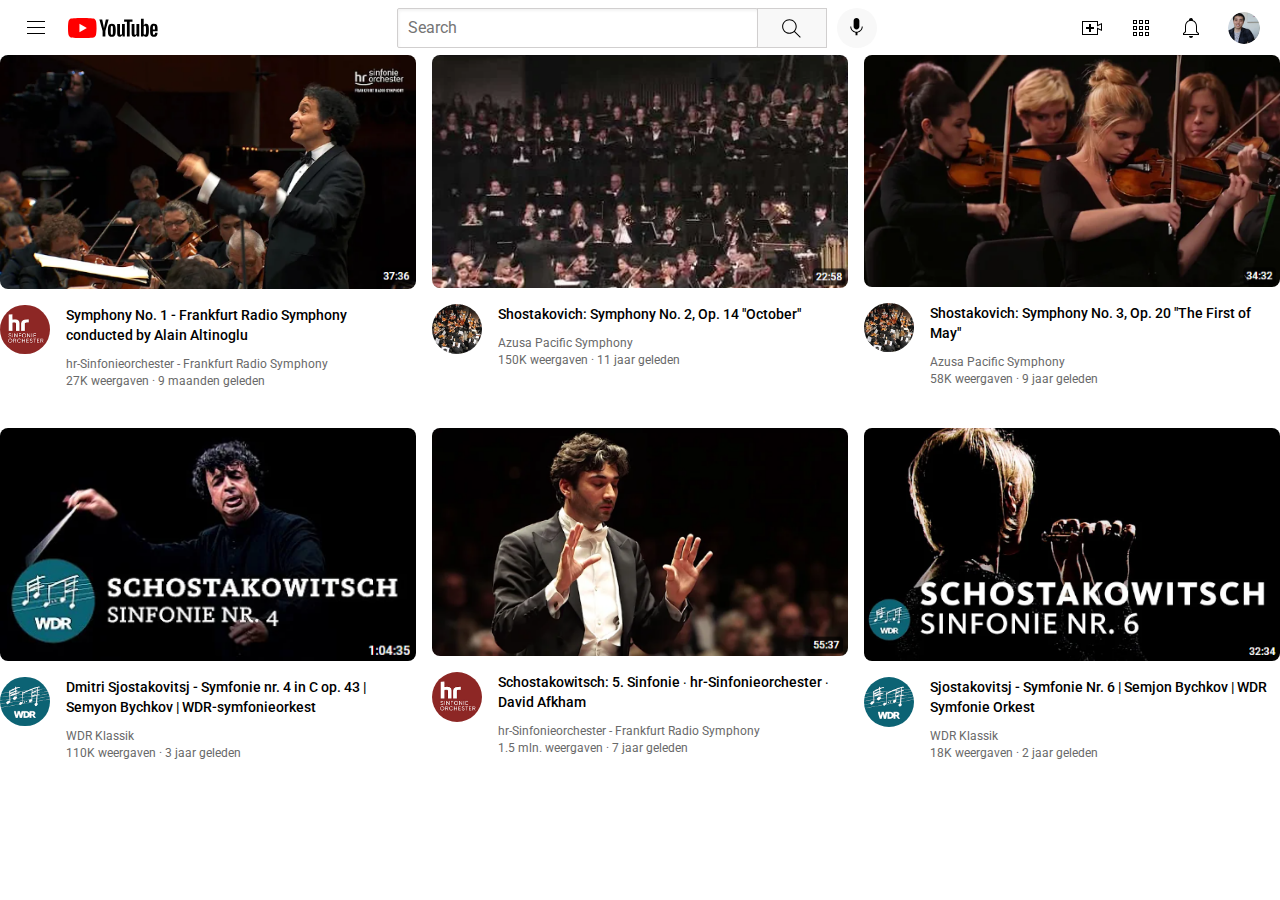
==== youtube.html @ a18861f5 "Add files via upload" ====
<!DOCTYPE html>
<html>
    
    <head>
        <title>Youtube Clone</title>

        <link rel="preconnect" href="https://fonts.googleapis.com">
        <link rel="preconnect" href="https://fonts.gstatic.com" crossorigin>
        <link href="https://fonts.googleapis.com/css2?family=Roboto:ital,wght@0,100;0,300;0,400;0,500;0,700;0,900;1,100;1,300;1,400;1,500;1,700;1,900&display=swap" rel="stylesheet">
        
        <link rel="stylesheet" href="styles/general.css">
        <link rel="stylesheet" href="styles/header.css">
        <link rel="stylesheet" href="styles/video.css">

    </head>
    
    <body>
        
        <div class="header">
            
            <div class="left-section">
                <img class="hamburger-menu" src="icons/hamburger-menu.svg">
                <img class="youtube-logo" src="icons/youtube-logo.svg">
            </div>
            
            <div class="middle-section">
                <input class="search-bar" type="text" placeholder="Search">
                <button class="search-button">
                    <img class="search-icon" src="icons/search.svg">
                </button>
                <button class="voice-search-button">
                    <img class="voice-search-icon" src="icons/voice-search-icon.svg">
                </button>
            </div>
            
            <div class="right-section">
                <img class="upload-icon" src="icons/upload.svg">
                <img class="youtube-apps-icon" src="icons/youtube-apps.svg">
                <img class="notifications-icon" src="icons/notifications.svg">
                <img class="current-user-picture" src="channel-pictures/my-channel.jpeg">
            </div>
      
        </div>


        <div class="video-grid">

            <div>
                <img class="thumbnail" src="thumbnails/Sym1.png">
                <div class="video-info-grid">
                    <img class="profile-picture" src="channel-pictures/HR.jpg">
                    <div>
                        <p class="video-title">Symphony No. 1 - Frankfurt Radio Symphony conducted by Alain Altinoglu</p>
                        <p class="author">hr-Sinfonieorchester - Frankfurt Radio Symphony</p>
                        <p class="stats">27K weergaven &#183; 9 maanden geleden</p>
                    </div>
                </div>
            </div>

            <div>
                <img class="thumbnail" src="thumbnails/Sym2.png">
                <div class="video-info-grid">
                    <img class="profile-picture" src="channel-pictures/Azusa.jpg">
                    <div>
                        <p class="video-title">Shostakovich: Symphony No. 2, Op. 14 "October"</p>
                        <p class="author">Azusa Pacific Symphony</p>
                        <p class="stats">150K weergaven &#183; 11 jaar geleden</p>
                    </div>
                </div>
            </div>

            <div>
                <img class="thumbnail" src="thumbnails/Sym3.png">
                <div class="video-info-grid">
                    <img class="profile-picture" src="channel-pictures/Azusa.jpg">
                    <div>
                        <p class="video-title">Shostakovich: Symphony No. 3, Op. 20 "The First of May"</p>
                        <p class="author">Azusa Pacific Symphony</p>
                        <p class="stats">58K weergaven &#183; 9 jaar geleden</p>
                    </div>
                </div>
            </div>

            <div>
                <img class="thumbnail" src="thumbnails/Sym4.png">
                <div class="video-info-grid">
                    <img class="profile-picture" src="channel-pictures/WDR.jpg">             
                    <div>
                        <p class="video-title">Dmitri Sjostakovitsj - Symfonie nr. 4 in C op. 43 | Semyon Bychkov | WDR-symfonieorkest</p>
                        <p class="author">WDR Klassik</p>
                        <p class="stats">110K weergaven &#183; 3 jaar geleden</p>
                    </div>
                </div>
            </div>

            <div>
                <img class="thumbnail" src="thumbnails/Sym5.png">
                <div class="video-info-grid">
                    <img class="profile-picture" src="channel-pictures/HR.jpg">
                    <div>
                        <p class="video-title">Schostakowitsch: 5. Sinfonie ∙ hr-Sinfonieorchester ∙ David Afkham</p>
                        <p class="author">hr-Sinfonieorchester - Frankfurt Radio Symphony</p>
                        <p class="stats">1.5 mln. weergaven &#183; 7 jaar geleden</p>
                    </div>
                </div>
            </div>

            <div>
                <img class="thumbnail" src="thumbnails/Sym6.png">
                <div class="video-info-grid">
                    <img class="profile-picture" src="channel-pictures/WDR.jpg">
                    <div>
                        <p class="video-title">Sjostakovitsj - Symfonie Nr. 6 | Semjon Bychkov | WDR Symfonie Orkest</p>
                        <p class="author">WDR Klassik</p>
                        <p class="stats">18K weergaven &#183; 2 jaar geleden</p>
                    </div>
                </div>
            </div>

        </div>

    </body>

</html>
---- styles/general.css ----
p{
    font-family: Roboto, Arial;
    margin-top: 0px;
    margin-bottom: 0px;}

body{
    margin: 0}
---- styles/header.css ----
.header{
    height: 55px;
    display: flex;
    flex-direction: row;
    justify-content: space-between;}

.left-section{
    display: flex;
    align-items: center;}

.hamburger-menu{
    height: 24px;
    margin-left: 24px;
    margin-right: 20px;}

.youtube-logo{
    height: 20px;}

.middle-section{
    flex: 1;
    margin-left: 70px;
    margin-right: 35px;
    max-width: 480px;
    display: flex;
    align-items: center;
    flex-direction: row;}

.search-bar{
    flex: 1;
    height: 36px;
    width: 0px;
    border-style: solid;
    border-width: 1px;
    border-color: rgb(209, 207, 207);
    border-radius: 2px;
    font-size: 16px;
    padding-left: 10px;
    box-shadow: inset 1px 2px 3px rgba(0, 0, 0, 0.05);}

.search-bar::placeholder{
    font-family: Roboto, Arial;
    font-size: 16px;}

.search-button{
    width: 70px;
    height: 40px;
    border-style: solid;
    border-width: 1px;
    border-color: rgb(209, 207, 207);
    background-color: rgb(248, 248, 248);
    margin-right: 10px;
    margin-left: -1px;}

.search-icon{
    height: 25px;
    margin-top: 4px;}

.voice-search-icon{
    height: 23px;}

.voice-search-button{
    width: 40px;
    height: 40px;
    border-style: none;
    border-radius: 20px;
    background-color: rgb(248, 248, 248);}
 
.right-section{
    width: 180px;
    display: flex;
    align-items: center;
    justify-content: space-between;
    margin-right: 20px;
    flex-shrink: 0;}

.upload-icon{
    height: 24px}

.youtube-apps-icon{
    height: 24px;}

.notifications-icon{
    height: 24px;}

.current-user-picture{
    height: 32px;
    border-radius: 16px;}
---- styles/video.css ----
.thumbnailold{
    width: 400px;
    height: 300px;
    object-fit: contain;
    object-position: bottom;
    border-width: 2px;
    border-style: solid;
    border-radius: 3px;
    border-color: red;}

.thumbnail{
    width: 100%;
    border-radius: 8px;
    margin-bottom: 12px;}

.video-title{
    margin-top: 0px;
    font-size: 14px;
    font-weight: 500;
    margin-bottom: 12px;
    line-height: 20px;}

.author,.stats{
    font-size: 12px;
    color: rgb(105, 105, 105);}

.author{
    margin-bottom: 3px;}

.video-info-grid{
    display: grid;
    grid-template-columns: 66px 1fr;}

.profile-picture{
    width: 75%;
    border-radius: 40px;}

.video-grid{
    display: grid;
    grid-template-columns: 1fr 1fr 1fr;
    column-gap: 16px;
    row-gap: 40px;}
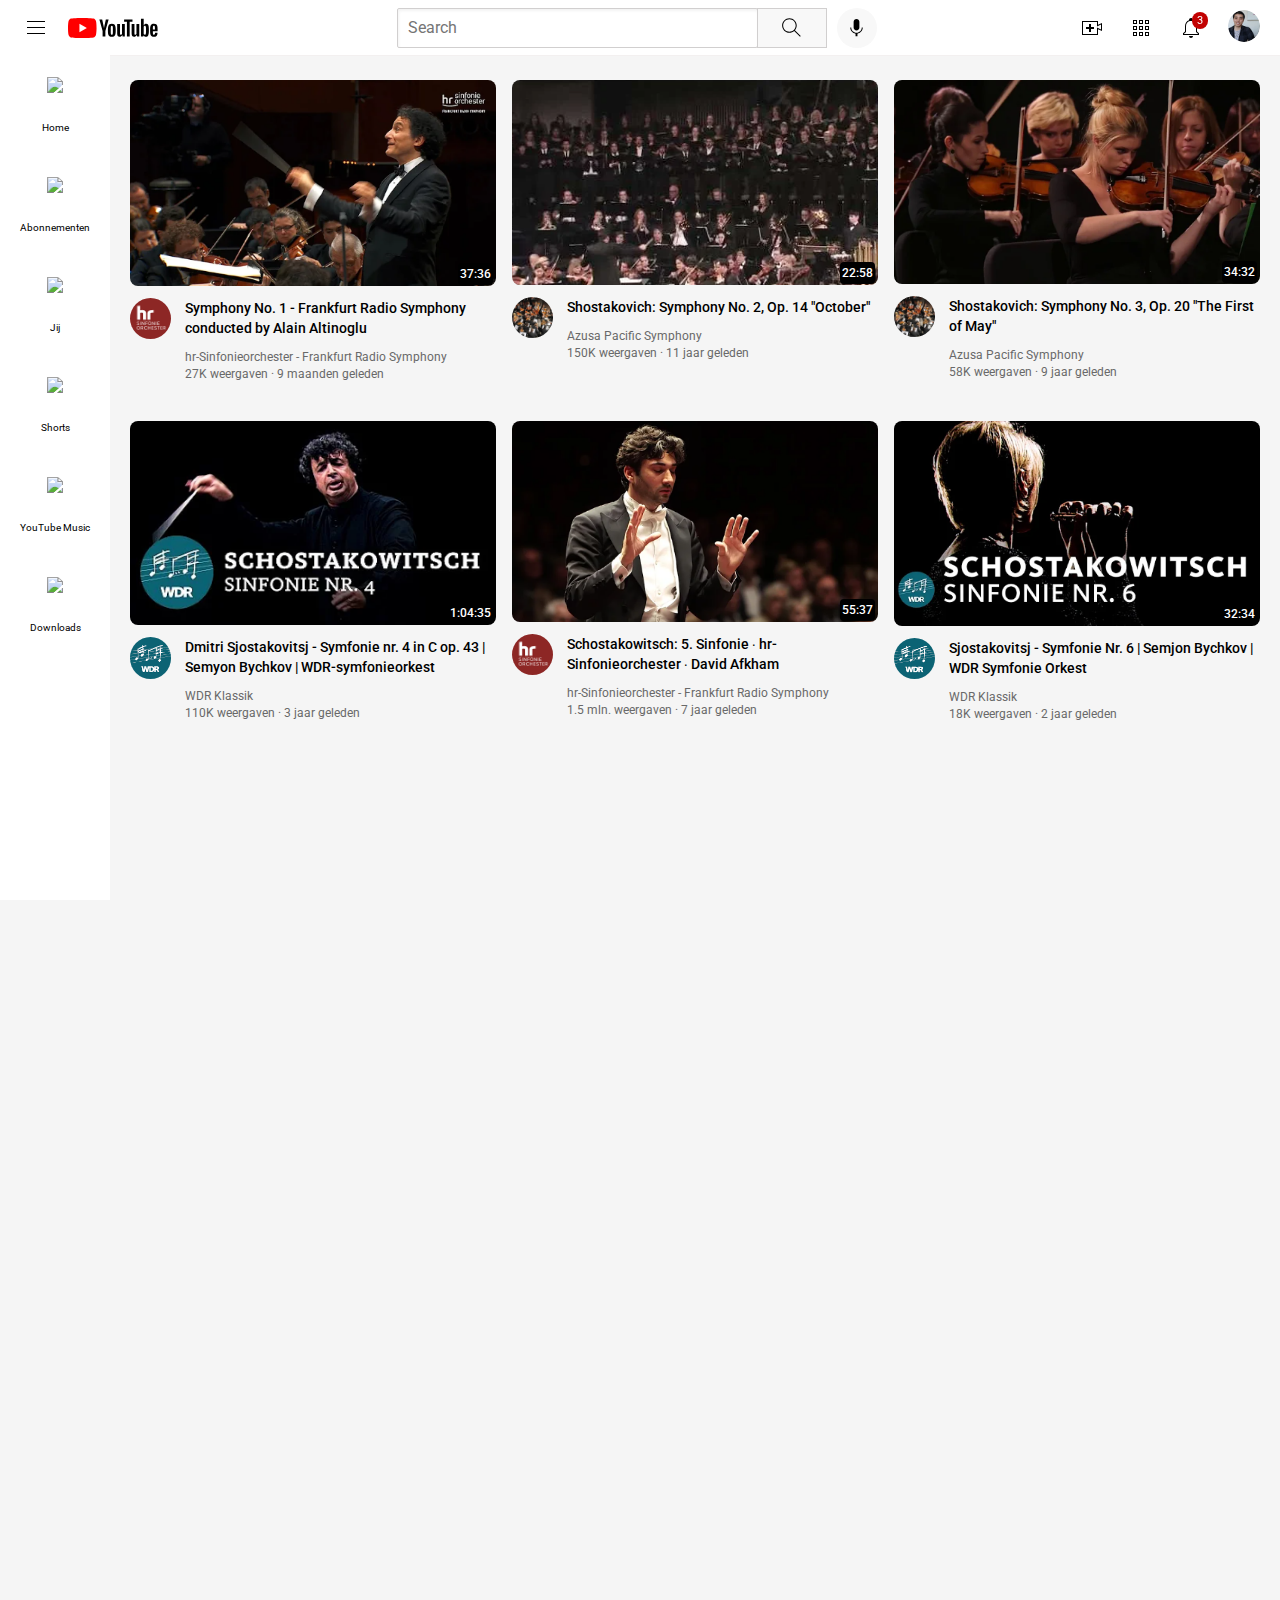
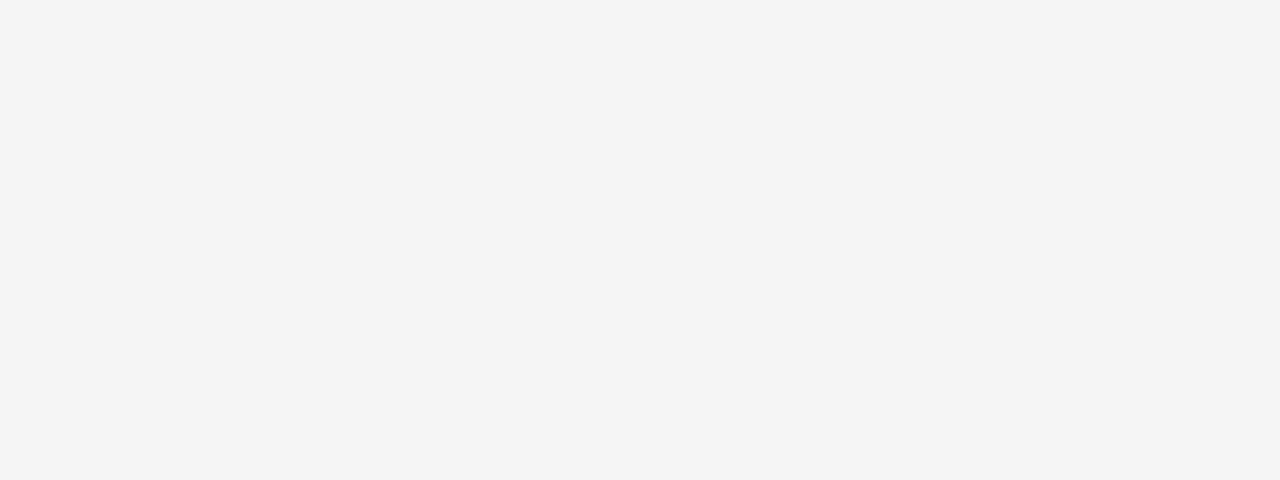
==== commit 67014908: "Add files via upload" ====
--- a/youtube.html
+++ b/youtube.html
@@ -2,7 +2,7 @@
 <html>
     
     <head>
-        <title>Youtube Clone</title>
+        <title>ShostaTube</title>
 
         <link rel="preconnect" href="https://fonts.googleapis.com">
         <link rel="preconnect" href="https://fonts.gstatic.com" crossorigin>
@@ -11,9 +11,10 @@
         <link rel="stylesheet" href="styles/general.css">
         <link rel="stylesheet" href="styles/header.css">
         <link rel="stylesheet" href="styles/video.css">
+        <link rel="stylesheet" href="styles/sidebar.css">
 
     </head>
-    
+     
     <body>
         
         <div class="header">
@@ -27,26 +28,68 @@
                 <input class="search-bar" type="text" placeholder="Search">
                 <button class="search-button">
                     <img class="search-icon" src="icons/search.svg">
+                    <div class="tooltip">Search</div>
                 </button>
                 <button class="voice-search-button">
                     <img class="voice-search-icon" src="icons/voice-search-icon.svg">
+                    <div class="tooltip">Search with your voice</div>
                 </button>
             </div>
             
             <div class="right-section">
-                <img class="upload-icon" src="icons/upload.svg">
-                <img class="youtube-apps-icon" src="icons/youtube-apps.svg">
-                <img class="notifications-icon" src="icons/notifications.svg">
-                <img class="current-user-picture" src="channel-pictures/my-channel.jpeg">
+                <div class="upload-icon-container">
+                    <img class="upload-icon" src="icons/upload.svg">
+                    <div class="tooltip">Create</div>
+                </div>
+                <div class="apps-icon-container">
+                    <img class="youtube-apps-icon" src="icons/youtube-apps.svg">
+                    <div class="tooltip">YouTube Apps</div>
+                </div>
+                <div class="notifications-icon-container"> 
+                    <img class="notifications-icon" src="icons/notifications.svg">
+                    <div class="notifications-count">3</div>
+                    <div class="tooltip">Notifications</div>
+                </div>
+                <div><img class="current-user-picture" src="channel-pictures/my-channel.jpeg"></div>
             </div>
       
         </div>
 
+        <div class="sidebar">
+            <div class="sidebar-link">
+                <img src="icons/home.png">
+                <div>Home</div>
+            </div>
+            <div class="sidebar-link">
+                <img src="icons/abonnementen.png">
+                <div>Abonnementen</div>
+            </div>
+            <div class="sidebar-link">
+                <img src="icons/jij.png">
+                <div>Jij</div>
+            </div>
+            <div class="sidebar-link">
+                <img src="icons/shorts.png">
+                <div>Shorts</div>
+            </div>
+            <div class="sidebar-link">
+                <img src="icons/YouTube Music.png">
+                <div>YouTube Music</div>
+            </div>
+            <div class="sidebar-link">
+                <img src="icons/downloads.png">
+                <div>Downloads</div>
+            </div>
+        </div>
 
         <div class="video-grid">
 
             <div>
-                <img class="thumbnail" src="thumbnails/Sym1.png">
+                <div class="thumbnail-row">
+                    <img class="thumbnail" src="thumbnails/Sym1.png">
+                    <div class="video-time">37:36</div>
+                </div>
+                
                 <div class="video-info-grid">
                     <img class="profile-picture" src="channel-pictures/HR.jpg">
                     <div>
@@ -58,7 +101,11 @@
             </div>
 
             <div>
-                <img class="thumbnail" src="thumbnails/Sym2.png">
+                <div class="thumbnail-row">
+                    <img class="thumbnail" src="thumbnails/Sym2.png">
+                    <div class="video-time">22:58</div>
+                </div>
+
                 <div class="video-info-grid">
                     <img class="profile-picture" src="channel-pictures/Azusa.jpg">
                     <div>
@@ -70,7 +117,11 @@
             </div>
 
             <div>
-                <img class="thumbnail" src="thumbnails/Sym3.png">
+                <div class="thumbnail-row">
+                    <img class="thumbnail" src="thumbnails/Sym3.png">
+                    <div class="video-time">34:32</div>
+                </div>
+
                 <div class="video-info-grid">
                     <img class="profile-picture" src="channel-pictures/Azusa.jpg">
                     <div>
@@ -82,7 +133,11 @@
             </div>
 
             <div>
-                <img class="thumbnail" src="thumbnails/Sym4.png">
+                <div class="thumbnail-row">
+                    <img class="thumbnail" src="thumbnails/Sym4.png">
+                    <div class="video-time">1:04:35</div>
+                </div>
+
                 <div class="video-info-grid">
                     <img class="profile-picture" src="channel-pictures/WDR.jpg">             
                     <div>
@@ -94,7 +149,11 @@
             </div>
 
             <div>
-                <img class="thumbnail" src="thumbnails/Sym5.png">
+                <div class="thumbnail-row">
+                    <img class="thumbnail" src="thumbnails/Sym5.png">
+                    <div class="video-time">55:37</div>
+                </div>
+
                 <div class="video-info-grid">
                     <img class="profile-picture" src="channel-pictures/HR.jpg">
                     <div>
@@ -106,7 +165,11 @@
             </div>
 
             <div>
-                <img class="thumbnail" src="thumbnails/Sym6.png">
+                <div class="thumbnail-row">
+                    <img class="thumbnail" src="thumbnails/Sym6.png">
+                    <div class="video-time">32:34</div>
+                </div>
+
                 <div class="video-info-grid">
                     <img class="profile-picture" src="channel-pictures/WDR.jpg">
                     <div>
--- a/styles/general.css
+++ b/styles/general.css
@@ -4,4 +4,10 @@
     margin-bottom: 0px;}
 
 body{
-    margin: 0}+    margin: 0px;
+    padding-top: 70px;
+    height: 2000px;
+    padding-left: 130px;
+    padding-right: 20px;
+    padding-top: 80px;
+    background-color: rgb(245, 245, 245);}
--- a/styles/header.css
+++ b/styles/header.css
@@ -2,7 +2,16 @@
     height: 55px;
     display: flex;
     flex-direction: row;
-    justify-content: space-between;}
+    justify-content: space-between;
+    position: fixed;
+    top: 0;
+    left: 0;
+    right: 0;
+    z-index: 100;
+    background-color: white;
+    border-bottom-width: 1px;
+    border-bottom-style: solid;
+    border-bottom-color: rgb(243, 240, 240);}
 
 .left-section{
     display: flex;
@@ -51,9 +60,46 @@
     margin-right: 10px;
     margin-left: -1px;}
 
+.search-button,
+.voice-search-button,
+.upload-icon-container,
+.apps-icon-container,
+.notifications-icon-container{
+    display: flex;
+    justify-content: center;
+    align-items: center;
+    position: relative;}
+
+.search-button .tooltip,
+.voice-search-button .tooltip,
+.upload-icon-container .tooltip,
+.apps-icon-container .tooltip,
+.notifications-icon-container .tooltip{
+    position: absolute;
+    background-color: gray;
+    color: white;
+    padding-top: 4px;
+    padding-bottom: 4px;
+    padding-left: 8px;
+    padding-right: 8px;
+    border-radius: 2px;
+    font-size: 12px;
+    font-family: Roboto, Arial;
+    bottom: -30px;
+    opacity: 0;
+    transition: opacity 0.15s;
+    pointer-events: None;
+    white-space: nowrap;}
+
+.search-button:hover .tooltip,
+.voice-search-button:hover .tooltip,
+.upload-icon-container:hover .tooltip,
+.apps-icon-container:hover .tooltip,
+.notifications-icon-container:hover .tooltip{
+    opacity: 1;}
+
 .search-icon{
-    height: 25px;
-    margin-top: 4px;}
+    height: 25px;}
 
 .voice-search-icon{
     height: 23px;}
@@ -79,6 +125,20 @@
 .youtube-apps-icon{
     height: 24px;}
 
+.notifications-count{
+    position: absolute;
+    top: -4px;
+    right: -5px;
+    background-color: rgb(194, 2, 2);
+    color: white;
+    font-family: Roboto, Arial;
+    font-size: 11px;
+    padding-left: 5px;
+    padding-right: 5px;
+    padding-top: 2px;
+    padding-bottom: 2px;
+    border-radius: 10px;}
+
 .notifications-icon{
     height: 24px;}
 
--- a/styles/video.css
+++ b/styles/video.css
@@ -8,10 +8,13 @@
     border-radius: 3px;
     border-color: red;}
 
+.thumbnail-row{
+    position: relative;}
+
 .thumbnail{
     width: 100%;
     border-radius: 8px;
-    margin-bottom: 12px;}
+    margin-bottom: 8px;}
 
 .video-title{
     margin-top: 0px;
@@ -29,7 +32,7 @@
 
 .video-info-grid{
     display: grid;
-    grid-template-columns: 66px 1fr;}
+    grid-template-columns: 55px 1fr;}
 
 .profile-picture{
     width: 75%;
@@ -39,4 +42,19 @@
     display: grid;
     grid-template-columns: 1fr 1fr 1fr;
     column-gap: 16px;
-    row-gap: 40px;}+    row-gap: 40px;}
+
+.video-time{
+    background-color: black;
+    color: white;
+    position: absolute;
+    bottom: 13px;
+    right: 3px;
+    font-family: Roboto, Arial;
+    font-size: 12px;
+    font-weight: 500;
+    padding-left: 2px;
+    padding-right: 2px;
+    padding-top: 4px;
+    padding-bottom: 4px;
+    border-radius: 4px;}--- a/styles/sidebar.css
+++ b/styles/sidebar.css
@@ -0,0 +1,27 @@
+.sidebar{
+    position: fixed;
+    left: 0;
+    bottom: 0;
+    top: 55px;
+    background-color: white;
+    width: 110px;
+    z-index: 200;}
+
+.sidebar-link{
+    height: 100px;
+    display: flex;
+    justify-content: center;
+    align-items: center;
+    flex-direction: column;
+    cursor: pointer;}
+
+.sidebar-link:hover{
+    background-color: rgb(235, 232, 232);}
+
+.sidebar-link img{
+    height: 40px;
+    margin-bottom: 5px;}
+
+.sidebar-link div{
+    font-family: Roboto, Arial;
+    font-size: 10px;}